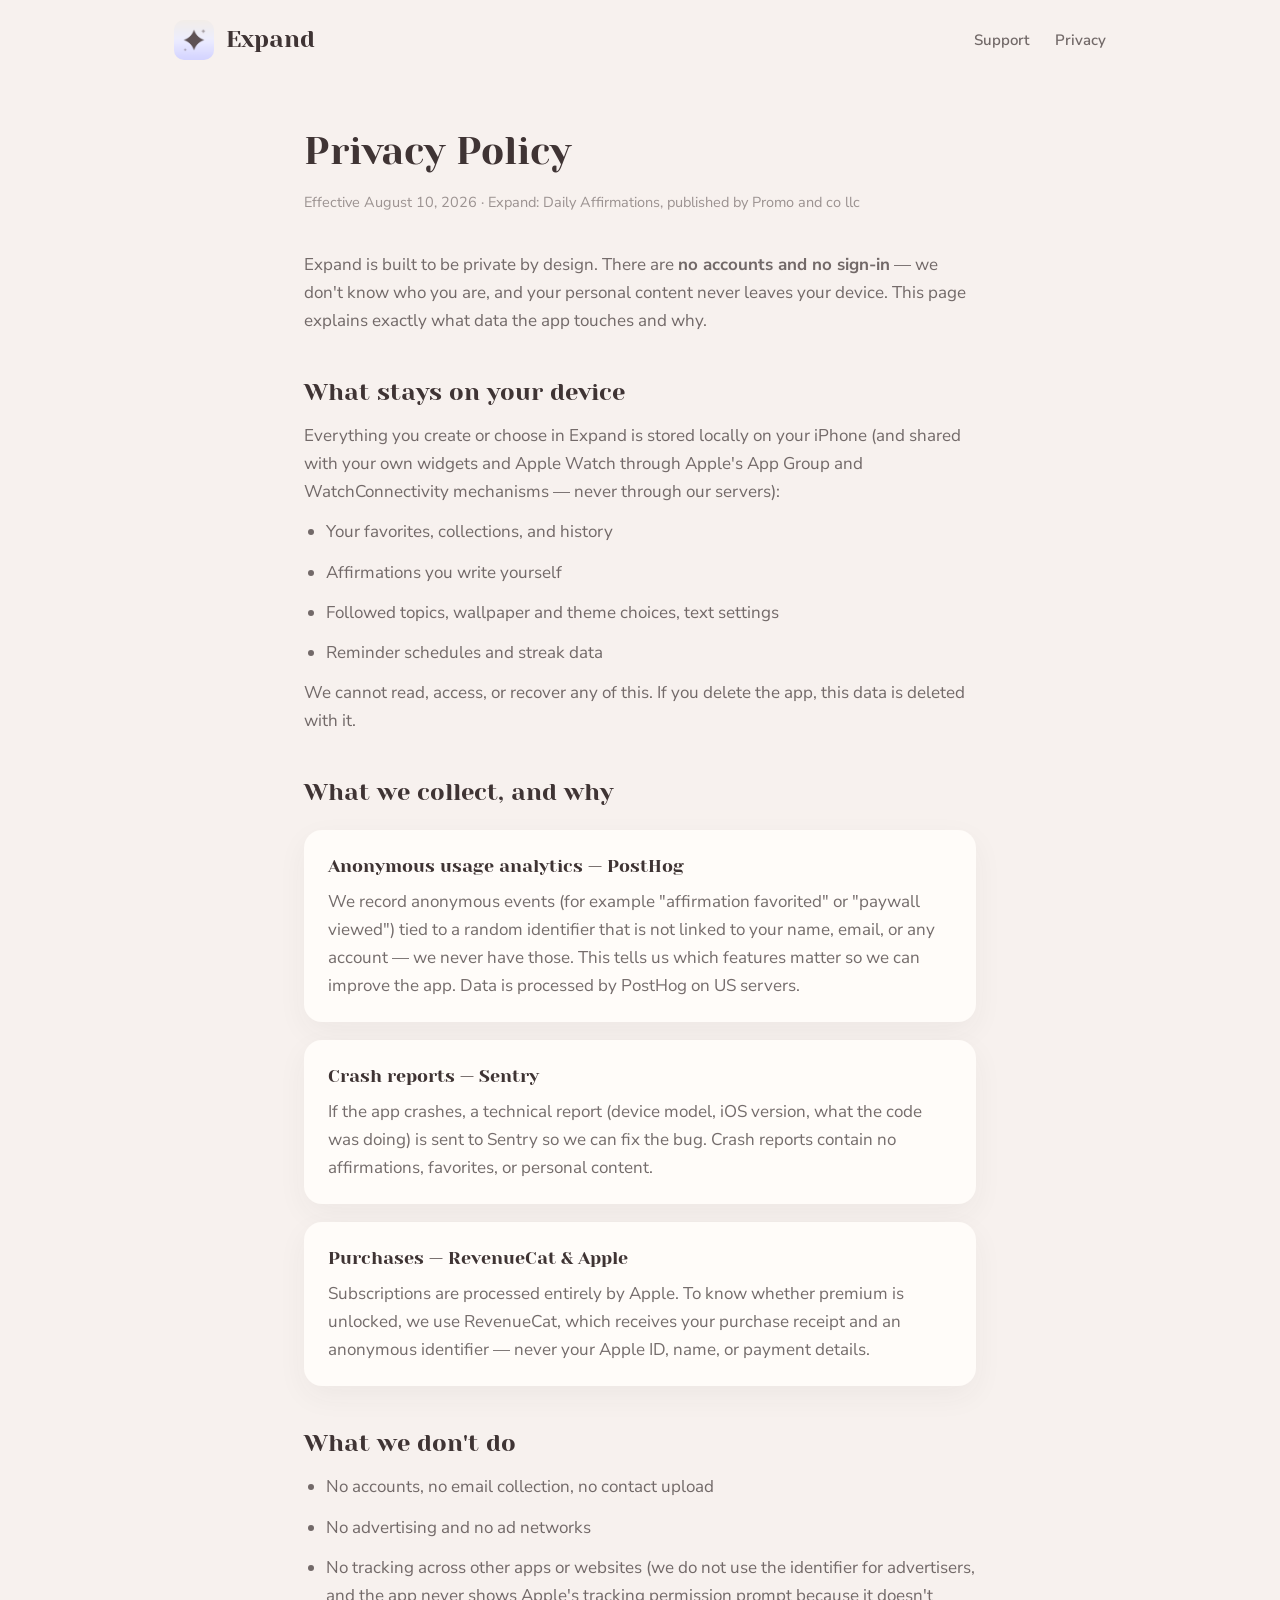
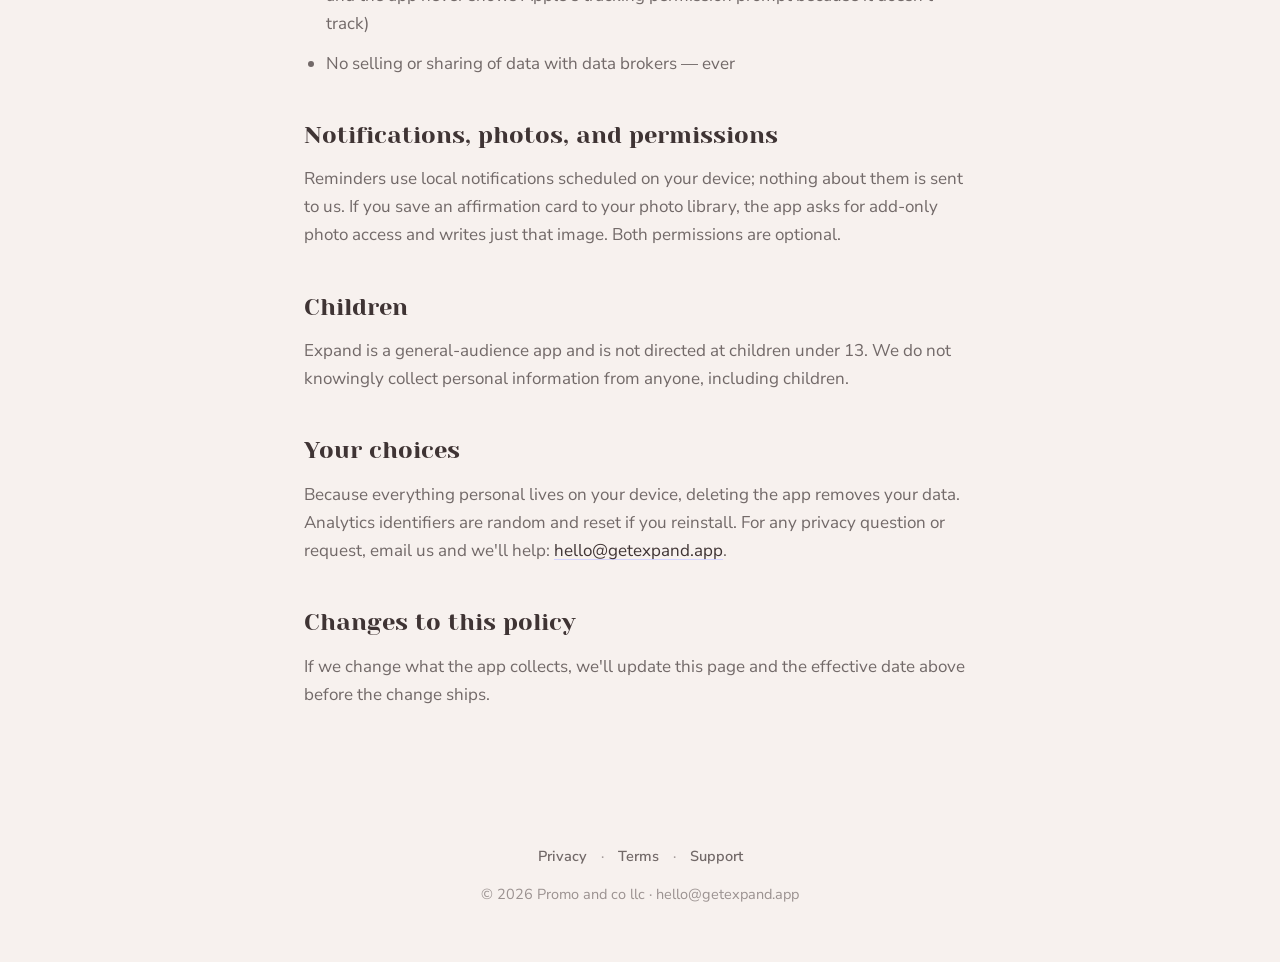
==== privacy.html @ a98d548c "Expand site v1: landing, privacy, support, terms Co-Authored-By: Claude Fable 5 <noreply@anthropic.c" ====
<!DOCTYPE html>
<html lang="en">
<head>
<meta charset="utf-8">
<meta name="viewport" content="width=device-width, initial-scale=1">
<title>Privacy Policy — Expand</title>
<meta name="description" content="Privacy policy for Expand: Daily Affirmations.">
<link rel="icon" type="image/png" href="/assets/favicon.png">
<link rel="preconnect" href="https://fonts.googleapis.com">
<link rel="preconnect" href="https://fonts.gstatic.com" crossorigin>
<link href="https://fonts.googleapis.com/css2?family=Nunito+Sans:wght@400;600;700&family=Yeseva+One&display=swap" rel="stylesheet">
<link rel="stylesheet" href="/style.css">
</head>
<body>

<header>
  <div class="wrap">
    <a class="brand" href="/"><img src="/assets/icon.png" alt="Expand app icon">Expand</a>
    <nav>
      <a href="/support">Support</a>
      <a href="/privacy">Privacy</a>
    </nav>
  </div>
</header>

<main class="prose">
  <h1>Privacy Policy</h1>
  <p class="updated">Effective August 10, 2026 · Expand: Daily Affirmations, published by Promo and co llc</p>

  <p>Expand is built to be private by design. There are <strong>no accounts and no sign-in</strong> — we don't know who you are, and your personal content never leaves your device. This page explains exactly what data the app touches and why.</p>

  <h2>What stays on your device</h2>
  <p>Everything you create or choose in Expand is stored locally on your iPhone (and shared with your own widgets and Apple Watch through Apple's App Group and WatchConnectivity mechanisms — never through our servers):</p>
  <ul>
    <li>Your favorites, collections, and history</li>
    <li>Affirmations you write yourself</li>
    <li>Followed topics, wallpaper and theme choices, text settings</li>
    <li>Reminder schedules and streak data</li>
  </ul>
  <p>We cannot read, access, or recover any of this. If you delete the app, this data is deleted with it.</p>

  <h2>What we collect, and why</h2>

  <div class="card">
    <h3>Anonymous usage analytics — PostHog</h3>
    <p>We record anonymous events (for example "affirmation favorited" or "paywall viewed") tied to a random identifier that is not linked to your name, email, or any account — we never have those. This tells us which features matter so we can improve the app. Data is processed by PostHog on US servers.</p>
  </div>

  <div class="card">
    <h3>Crash reports — Sentry</h3>
    <p>If the app crashes, a technical report (device model, iOS version, what the code was doing) is sent to Sentry so we can fix the bug. Crash reports contain no affirmations, favorites, or personal content.</p>
  </div>

  <div class="card">
    <h3>Purchases — RevenueCat &amp; Apple</h3>
    <p>Subscriptions are processed entirely by Apple. To know whether premium is unlocked, we use RevenueCat, which receives your purchase receipt and an anonymous identifier — never your Apple ID, name, or payment details.</p>
  </div>

  <h2>What we don't do</h2>
  <ul>
    <li>No accounts, no email collection, no contact upload</li>
    <li>No advertising and no ad networks</li>
    <li>No tracking across other apps or websites (we do not use the identifier for advertisers, and the app never shows Apple's tracking permission prompt because it doesn't track)</li>
    <li>No selling or sharing of data with data brokers — ever</li>
  </ul>

  <h2>Notifications, photos, and permissions</h2>
  <p>Reminders use local notifications scheduled on your device; nothing about them is sent to us. If you save an affirmation card to your photo library, the app asks for add-only photo access and writes just that image. Both permissions are optional.</p>

  <h2>Children</h2>
  <p>Expand is a general-audience app and is not directed at children under 13. We do not knowingly collect personal information from anyone, including children.</p>

  <h2>Your choices</h2>
  <p>Because everything personal lives on your device, deleting the app removes your data. Analytics identifiers are random and reset if you reinstall. For any privacy question or request, email us and we'll help: <a href="mailto:hello@getexpand.app">hello@getexpand.app</a>.</p>

  <h2>Changes to this policy</h2>
  <p>If we change what the app collects, we'll update this page and the effective date above before the change ships.</p>
</main>

<footer>
  <a href="/privacy">Privacy</a> · <a href="/terms">Terms</a> · <a href="/support">Support</a>
  <div class="copy">© 2026 Promo and co llc · hello@getexpand.app</div>
</footer>

</body>
</html>
---- style.css ----
/* Expand — getexpand.app · brand tokens mirrored from the iOS design system */
:root {
  --bg: #F7F1EE;
  --surface: #FFFCF9;
  --ink: #3F3434;
  --ink-soft: rgba(63, 52, 52, 0.72);
  --ink-faint: rgba(63, 52, 52, 0.5);
  --lavender: #D3D3FF;
  --lavender-light: #ECECFF;
  --radius: 24px;
}

* { margin: 0; padding: 0; box-sizing: border-box; }

body {
  background: var(--bg);
  color: var(--ink);
  font-family: "Nunito Sans", -apple-system, "Segoe UI", sans-serif;
  font-size: 17px;
  line-height: 1.65;
  -webkit-font-smoothing: antialiased;
}

h1, h2, h3, .brand { font-family: "Yeseva One", Georgia, serif; font-weight: 400; }

.wrap { max-width: 980px; margin: 0 auto; padding: 0 24px; }

/* Header */
header {
  padding: 20px 0;
}
header .wrap { display: flex; align-items: center; justify-content: space-between; }
.brand { display: flex; align-items: center; gap: 12px; font-size: 24px; color: var(--ink); text-decoration: none; }
.brand img { width: 40px; height: 40px; border-radius: 10px; }
nav a {
  color: var(--ink-soft); text-decoration: none; margin-left: 22px; font-size: 15px; font-weight: 600;
}
nav a:hover { color: var(--ink); }

/* Hero */
.hero {
  background: linear-gradient(160deg, #F7E6D8 0%, #F3ECE8 45%, #E6E4FF 100%);
  border-radius: var(--radius);
  margin: 12px auto 0;
  max-width: 980px;
  padding: 72px 32px 64px;
  text-align: center;
}
.hero h1 { font-size: clamp(34px, 6vw, 56px); line-height: 1.15; max-width: 640px; margin: 0 auto 18px; }
.hero p.sub { font-size: 19px; color: var(--ink-soft); max-width: 520px; margin: 0 auto 34px; }
.store-badge {
  display: inline-block; background: var(--ink); color: var(--surface);
  border-radius: 999px; padding: 15px 30px; text-decoration: none;
  font-weight: 700; font-size: 16px;
}
.store-badge span { opacity: 0.75; font-weight: 600; }
.store-note { font-size: 13.5px; color: var(--ink-faint); margin-top: 14px; }

/* Screenshots */
.shots { display: flex; justify-content: center; gap: 26px; padding: 64px 0 8px; flex-wrap: wrap; }
.shots figure { width: 250px; }
.shots img {
  width: 100%; border-radius: 32px; display: block;
  box-shadow: 0 24px 60px rgba(63, 52, 52, 0.16);
}
.shots figcaption { text-align: center; font-size: 14px; color: var(--ink-faint); padding-top: 14px; font-weight: 600; }

/* Features */
.features { display: grid; grid-template-columns: repeat(auto-fit, minmax(210px, 1fr)); gap: 18px; padding: 56px 0; }
.feature {
  background: var(--surface); border-radius: 20px; padding: 26px 22px;
  box-shadow: 0 10px 30px rgba(63, 52, 52, 0.05);
}
.feature .dot {
  width: 40px; height: 40px; border-radius: 999px; background: var(--lavender-light);
  display: flex; align-items: center; justify-content: center; font-size: 18px; margin-bottom: 14px;
}
.feature h3 { font-size: 19px; margin-bottom: 6px; }
.feature p { font-size: 15px; color: var(--ink-soft); }

/* Prose pages (privacy / support / terms) */
.prose { max-width: 720px; margin: 0 auto; padding: 40px 24px 80px; }
.prose h1 { font-size: 38px; margin-bottom: 8px; }
.prose .updated { color: var(--ink-faint); font-size: 14.5px; margin-bottom: 36px; }
.prose h2 { font-size: 24px; margin: 38px 0 10px; }
.prose p, .prose li { color: var(--ink-soft); margin-bottom: 12px; }
.prose ul { padding-left: 22px; margin-bottom: 12px; }
.prose a { color: var(--ink); text-decoration: underline; text-decoration-color: var(--lavender); text-underline-offset: 3px; }
.prose .card {
  background: var(--surface); border-radius: 18px; padding: 22px 24px; margin: 18px 0;
  box-shadow: 0 10px 30px rgba(63, 52, 52, 0.05);
}
.prose .card h3 { font-size: 18px; margin-bottom: 6px; }
.prose .card p { margin-bottom: 0; }

/* Footer */
footer { padding: 44px 0 56px; text-align: center; color: var(--ink-faint); font-size: 14.5px; }
footer a { color: var(--ink-soft); text-decoration: none; margin: 0 10px; font-weight: 600; }
footer a:hover { color: var(--ink); }
footer .copy { margin-top: 14px; }

@media (max-width: 640px) {
  .hero { padding: 52px 22px 46px; border-radius: 0; margin-top: 0; }
  nav a { margin-left: 14px; font-size: 14px; }
}
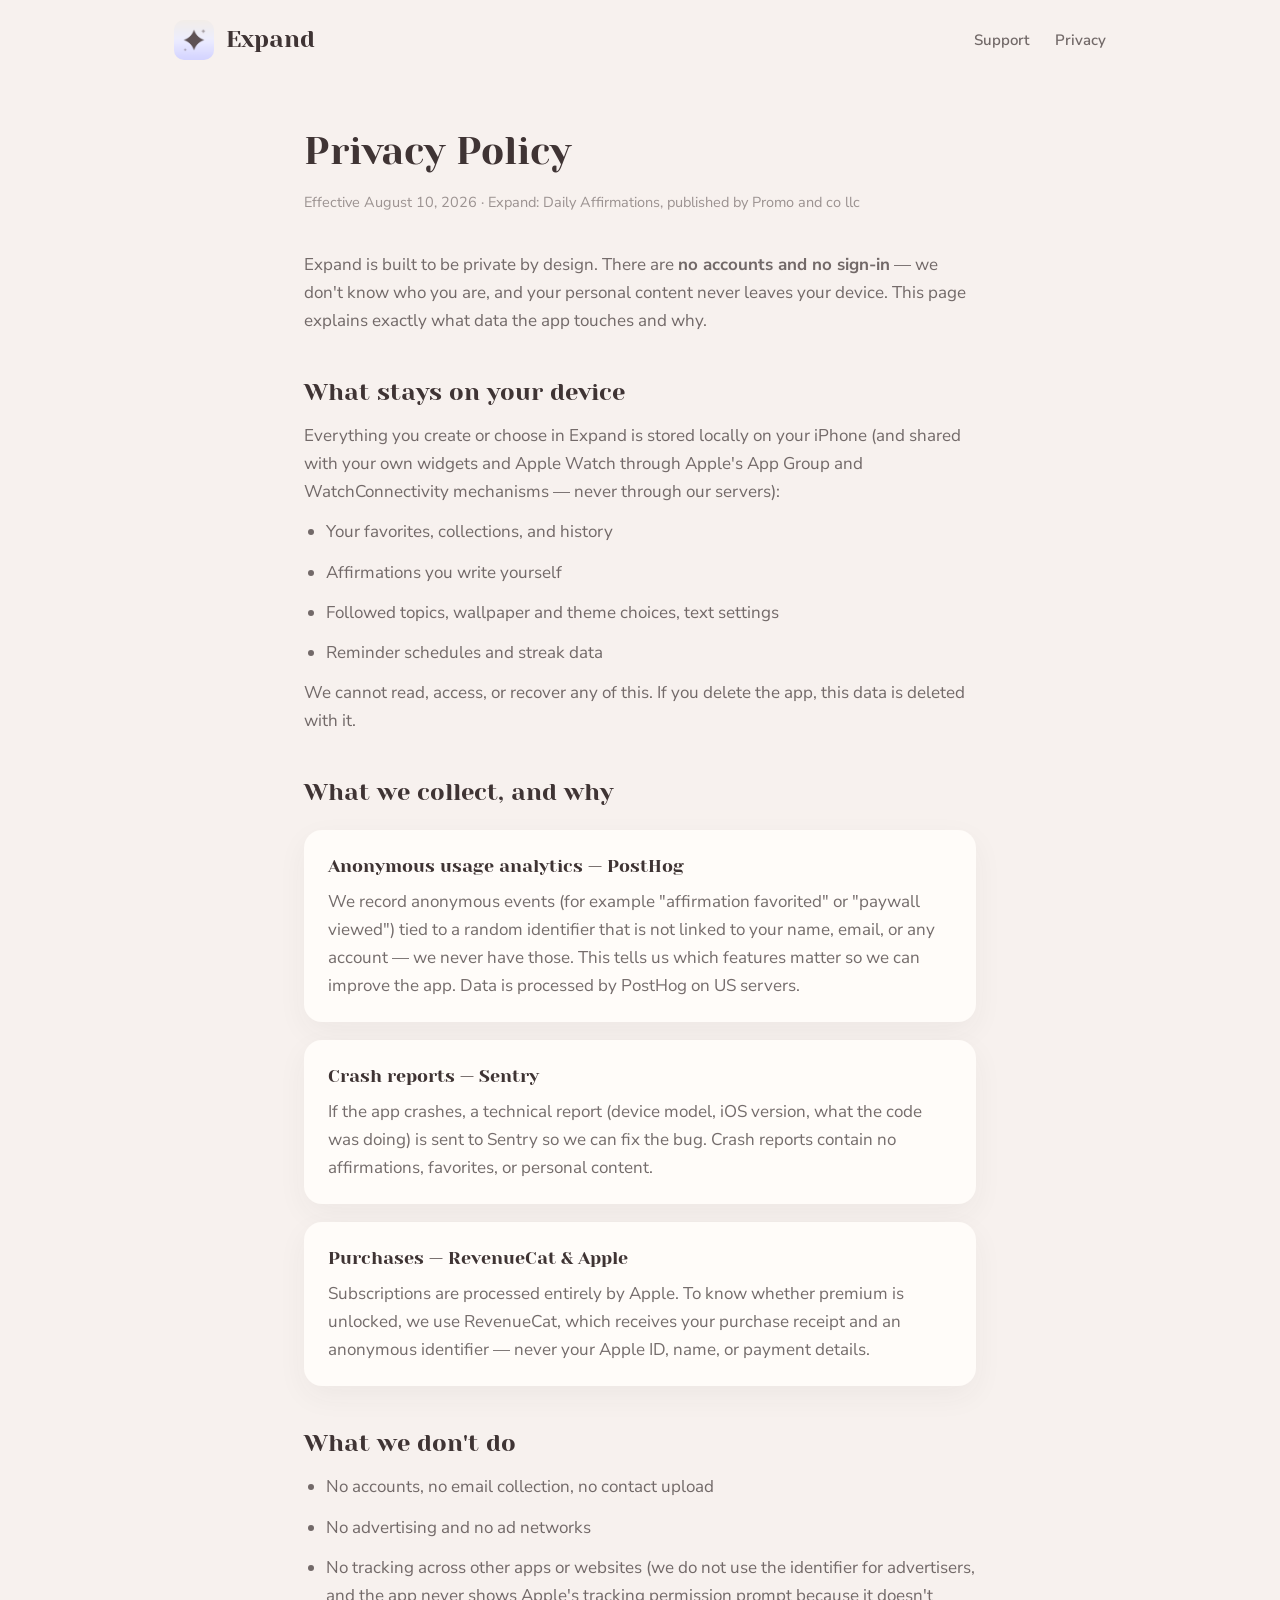
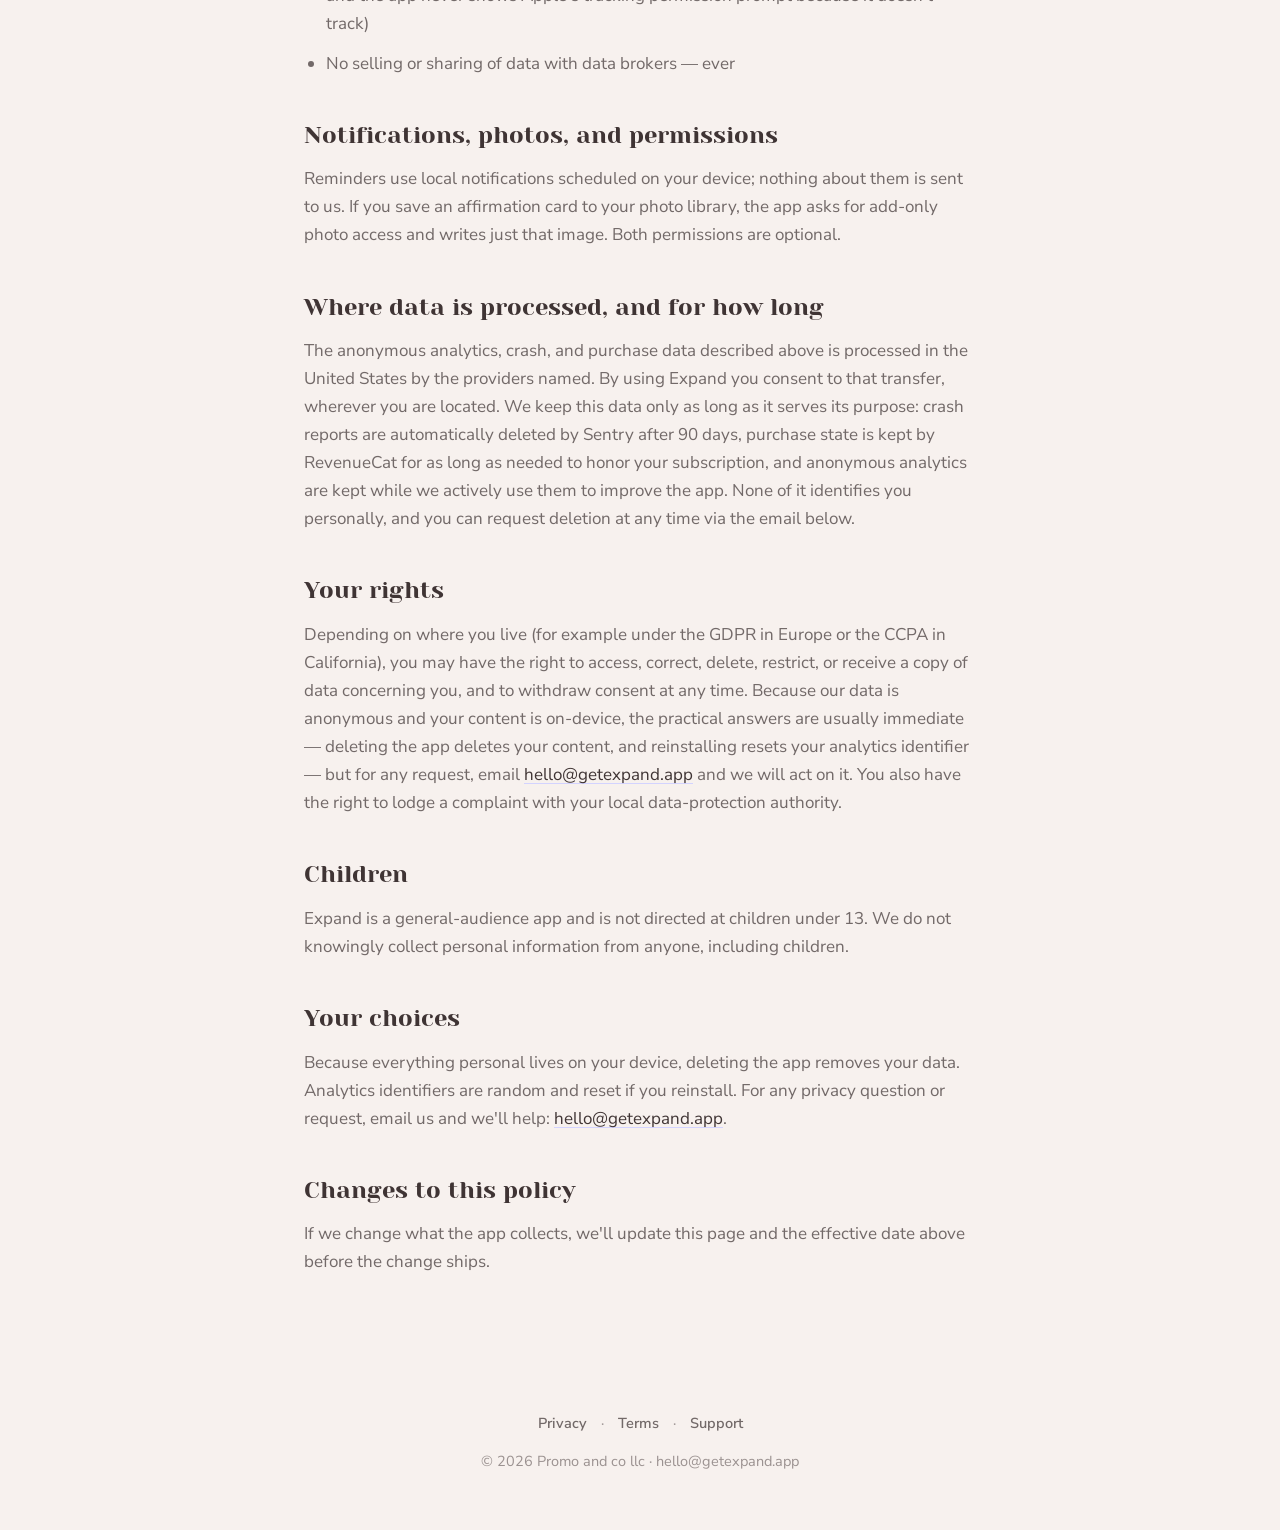
==== commit e3866597: "Privacy: retention, international transfer, and user-rights sections Parity pass against competitor " ====
--- a/privacy.html
+++ b/privacy.html
@@ -67,6 +67,12 @@
   <h2>Notifications, photos, and permissions</h2>
   <p>Reminders use local notifications scheduled on your device; nothing about them is sent to us. If you save an affirmation card to your photo library, the app asks for add-only photo access and writes just that image. Both permissions are optional.</p>
 
+  <h2>Where data is processed, and for how long</h2>
+  <p>The anonymous analytics, crash, and purchase data described above is processed in the United States by the providers named. By using Expand you consent to that transfer, wherever you are located. We keep this data only as long as it serves its purpose: crash reports are automatically deleted by Sentry after 90 days, purchase state is kept by RevenueCat for as long as needed to honor your subscription, and anonymous analytics are kept while we actively use them to improve the app. None of it identifies you personally, and you can request deletion at any time via the email below.</p>
+
+  <h2>Your rights</h2>
+  <p>Depending on where you live (for example under the GDPR in Europe or the CCPA in California), you may have the right to access, correct, delete, restrict, or receive a copy of data concerning you, and to withdraw consent at any time. Because our data is anonymous and your content is on-device, the practical answers are usually immediate — deleting the app deletes your content, and reinstalling resets your analytics identifier — but for any request, email <a href="mailto:hello@getexpand.app">hello@getexpand.app</a> and we will act on it. You also have the right to lodge a complaint with your local data-protection authority.</p>
+
   <h2>Children</h2>
   <p>Expand is a general-audience app and is not directed at children under 13. We do not knowingly collect personal information from anyone, including children.</p>
 
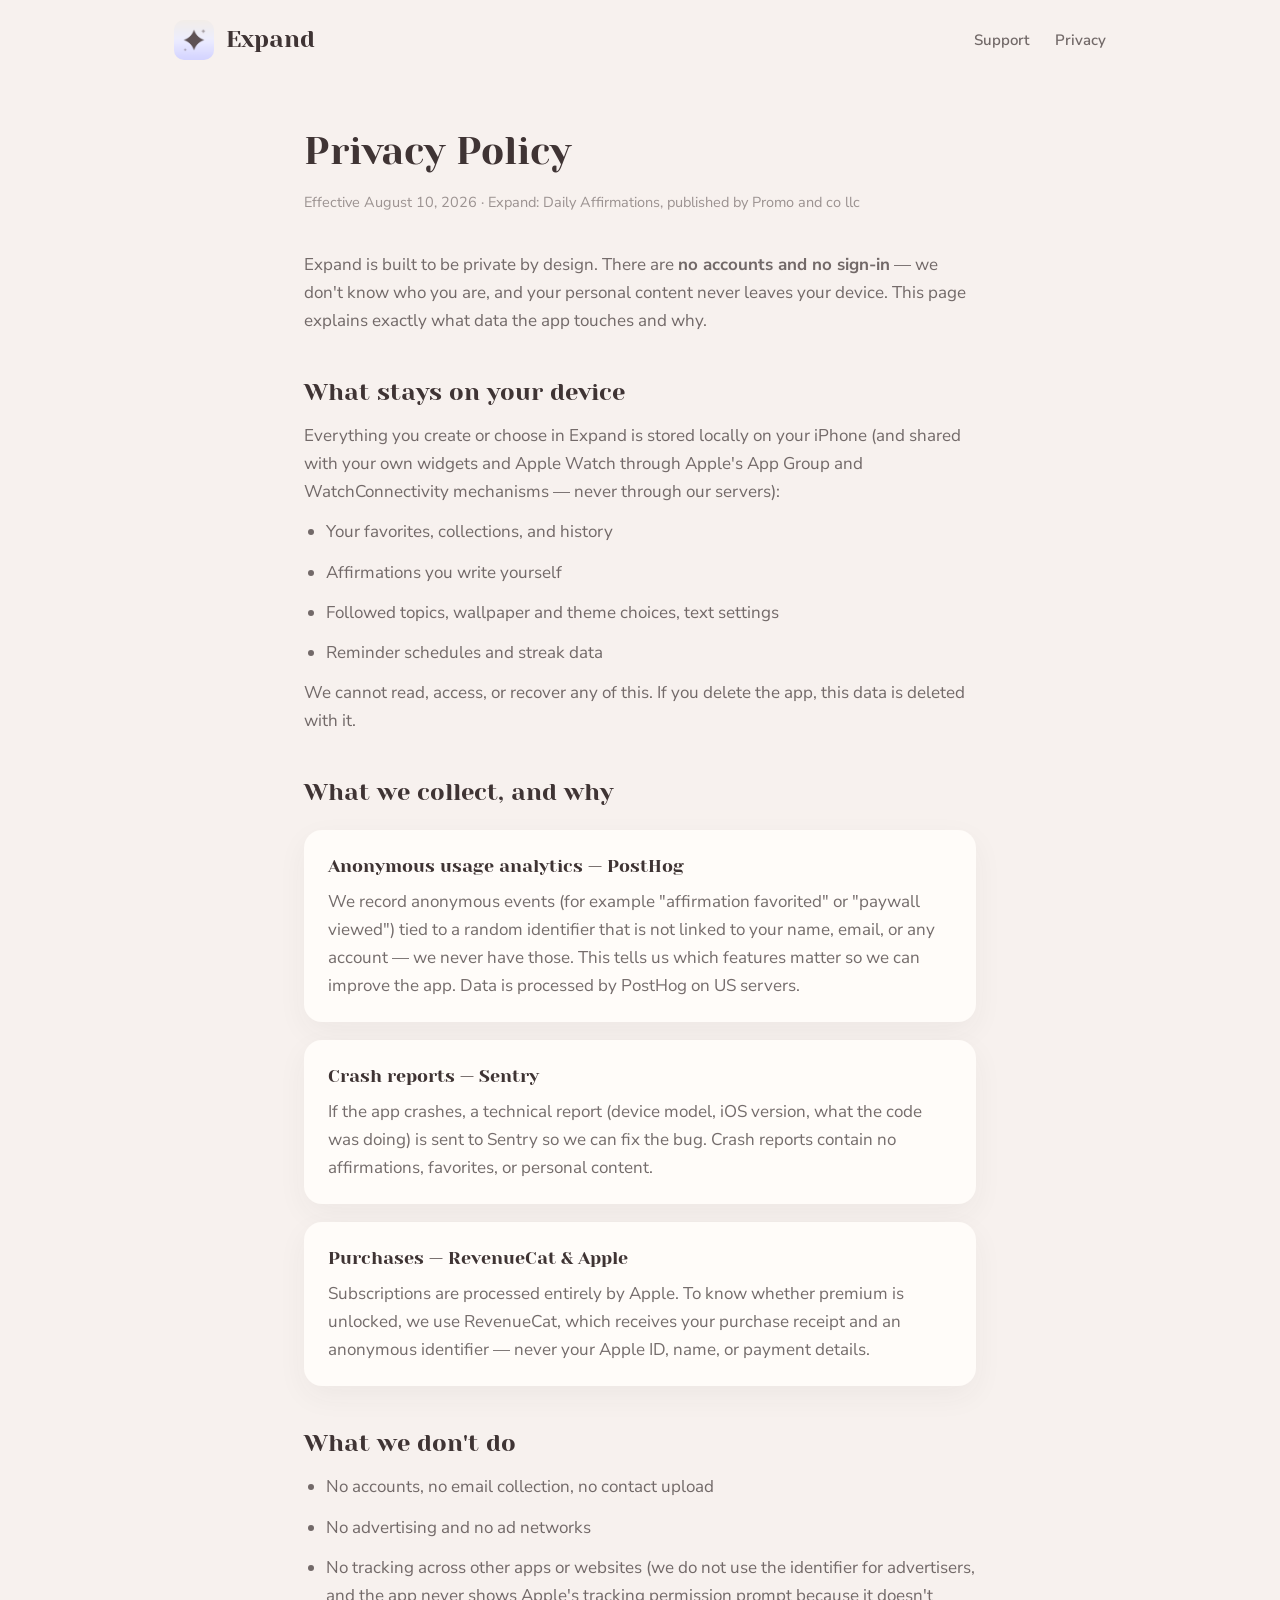
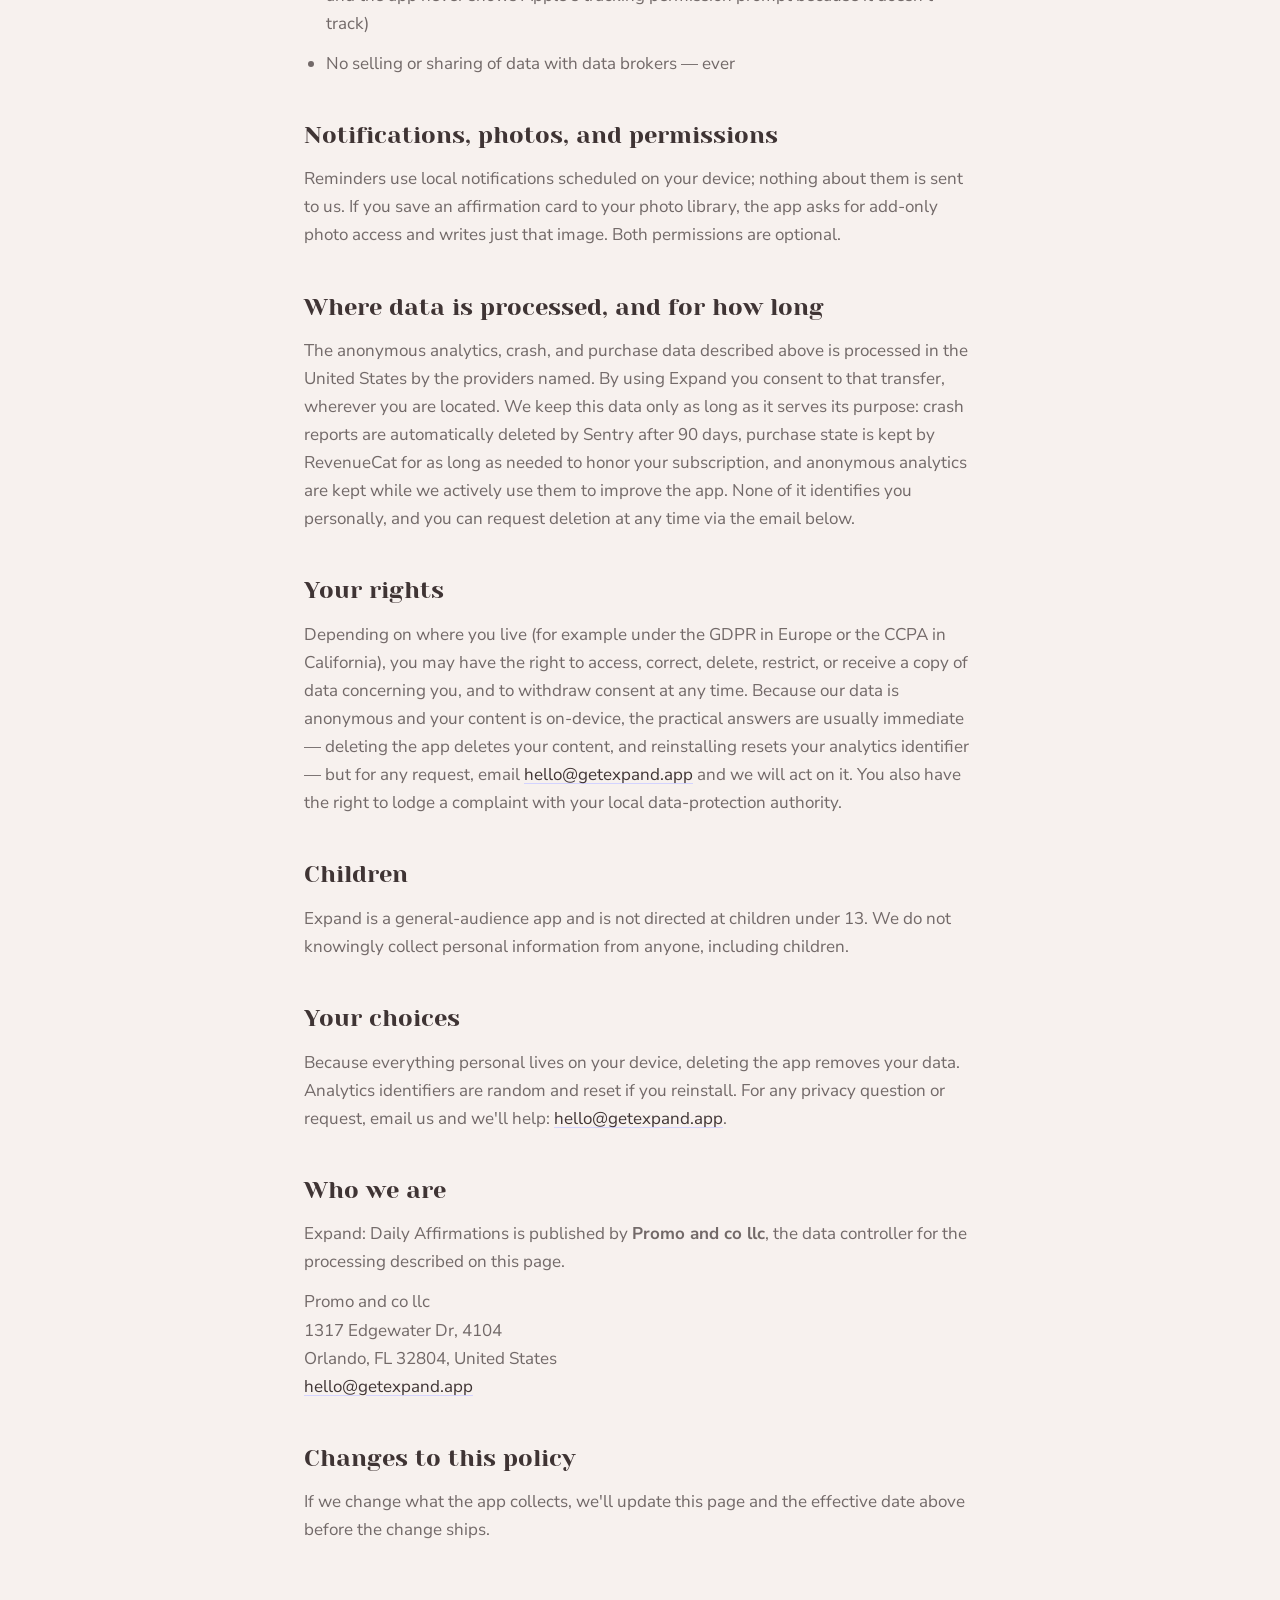
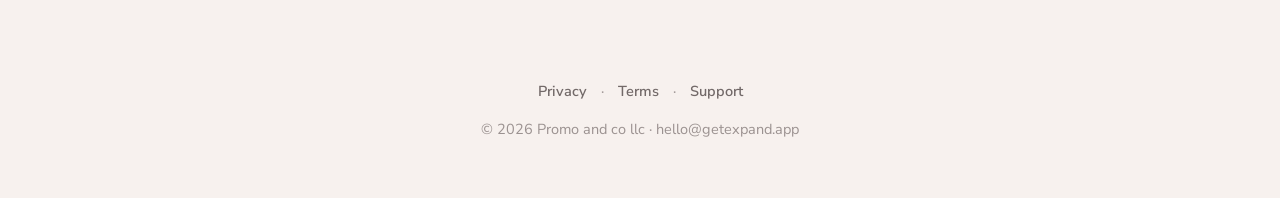
==== commit 0ab7de81: "Company identification (Promo and co llc, Orlando FL) + governing law Co-Authored-By: Claude Fable 5" ====
--- a/privacy.html
+++ b/privacy.html
@@ -79,6 +79,10 @@
   <h2>Your choices</h2>
   <p>Because everything personal lives on your device, deleting the app removes your data. Analytics identifiers are random and reset if you reinstall. For any privacy question or request, email us and we'll help: <a href="mailto:hello@getexpand.app">hello@getexpand.app</a>.</p>
 
+  <h2>Who we are</h2>
+  <p>Expand: Daily Affirmations is published by <strong>Promo and co llc</strong>, the data controller for the processing described on this page.</p>
+  <p>Promo and co llc<br>1317 Edgewater Dr, 4104<br>Orlando, FL 32804, United States<br><a href="mailto:hello@getexpand.app">hello@getexpand.app</a></p>
+
   <h2>Changes to this policy</h2>
   <p>If we change what the app collects, we'll update this page and the effective date above before the change ships.</p>
 </main>
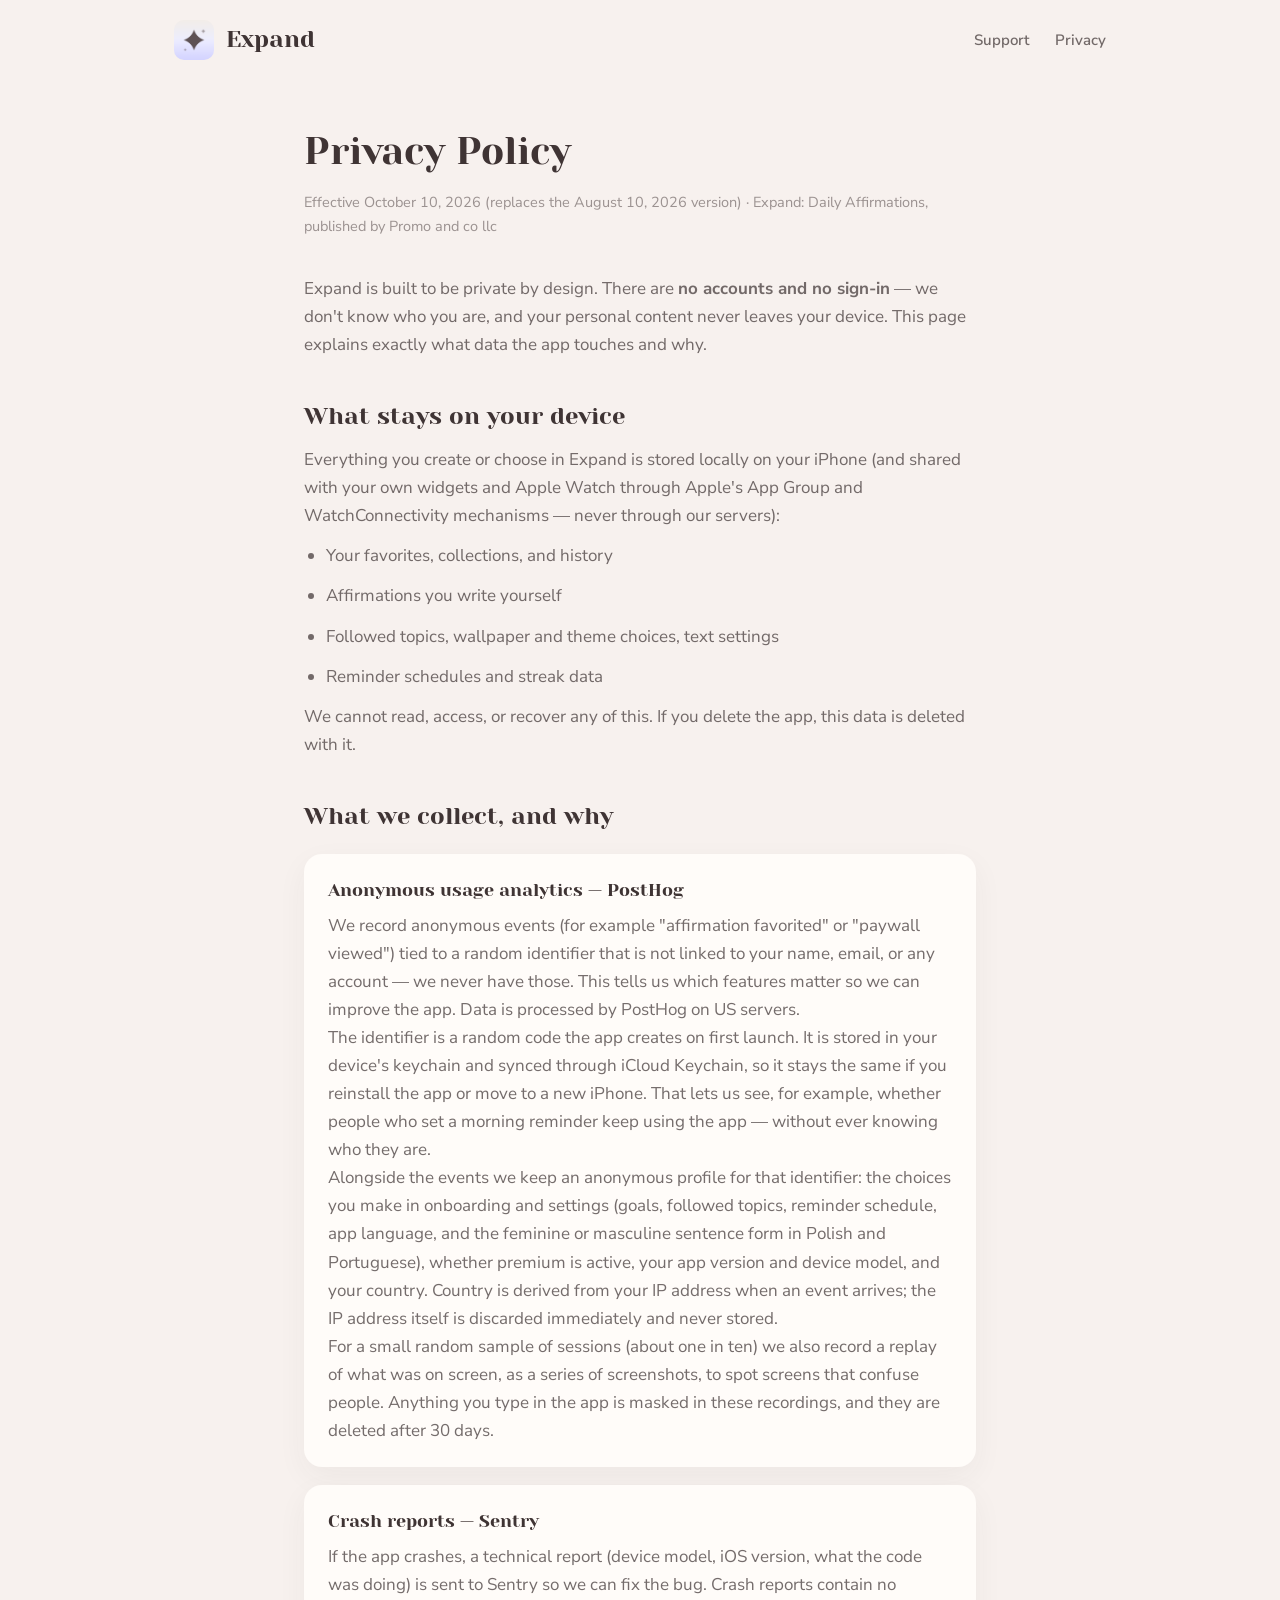
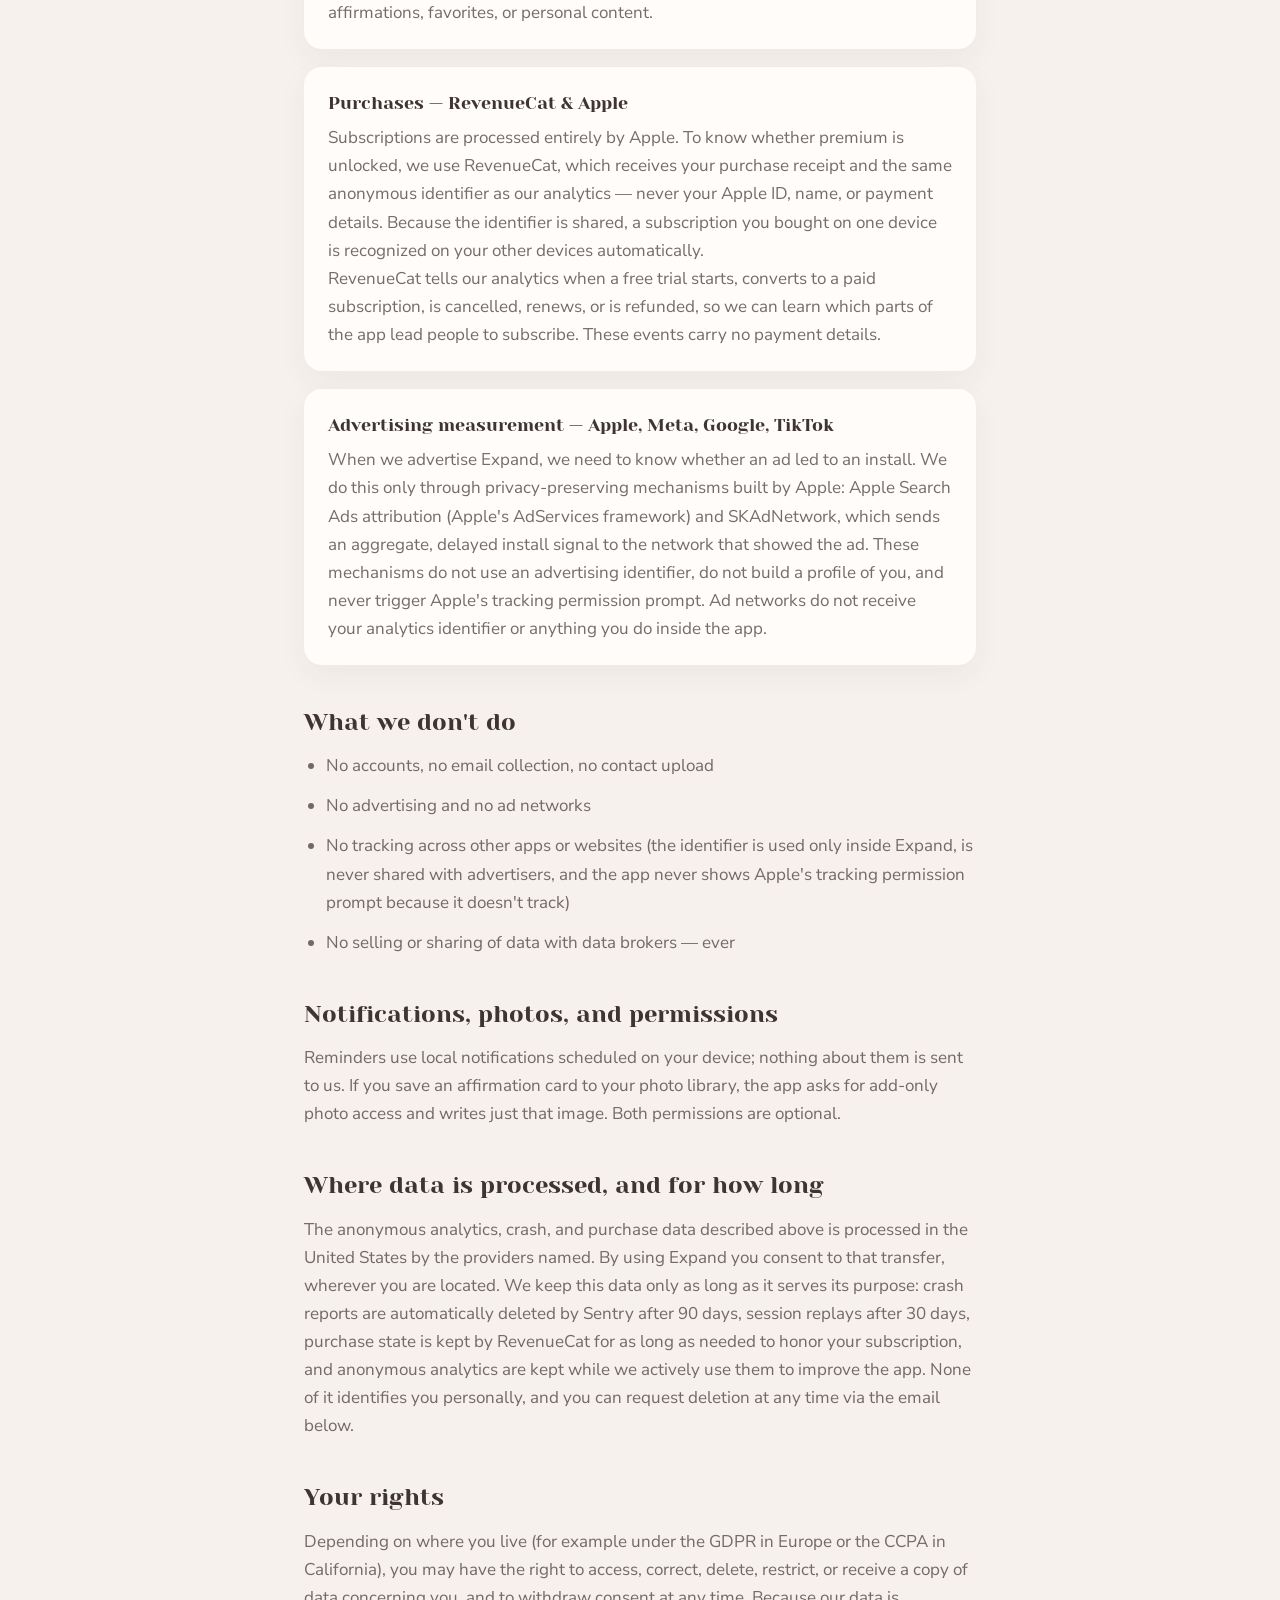
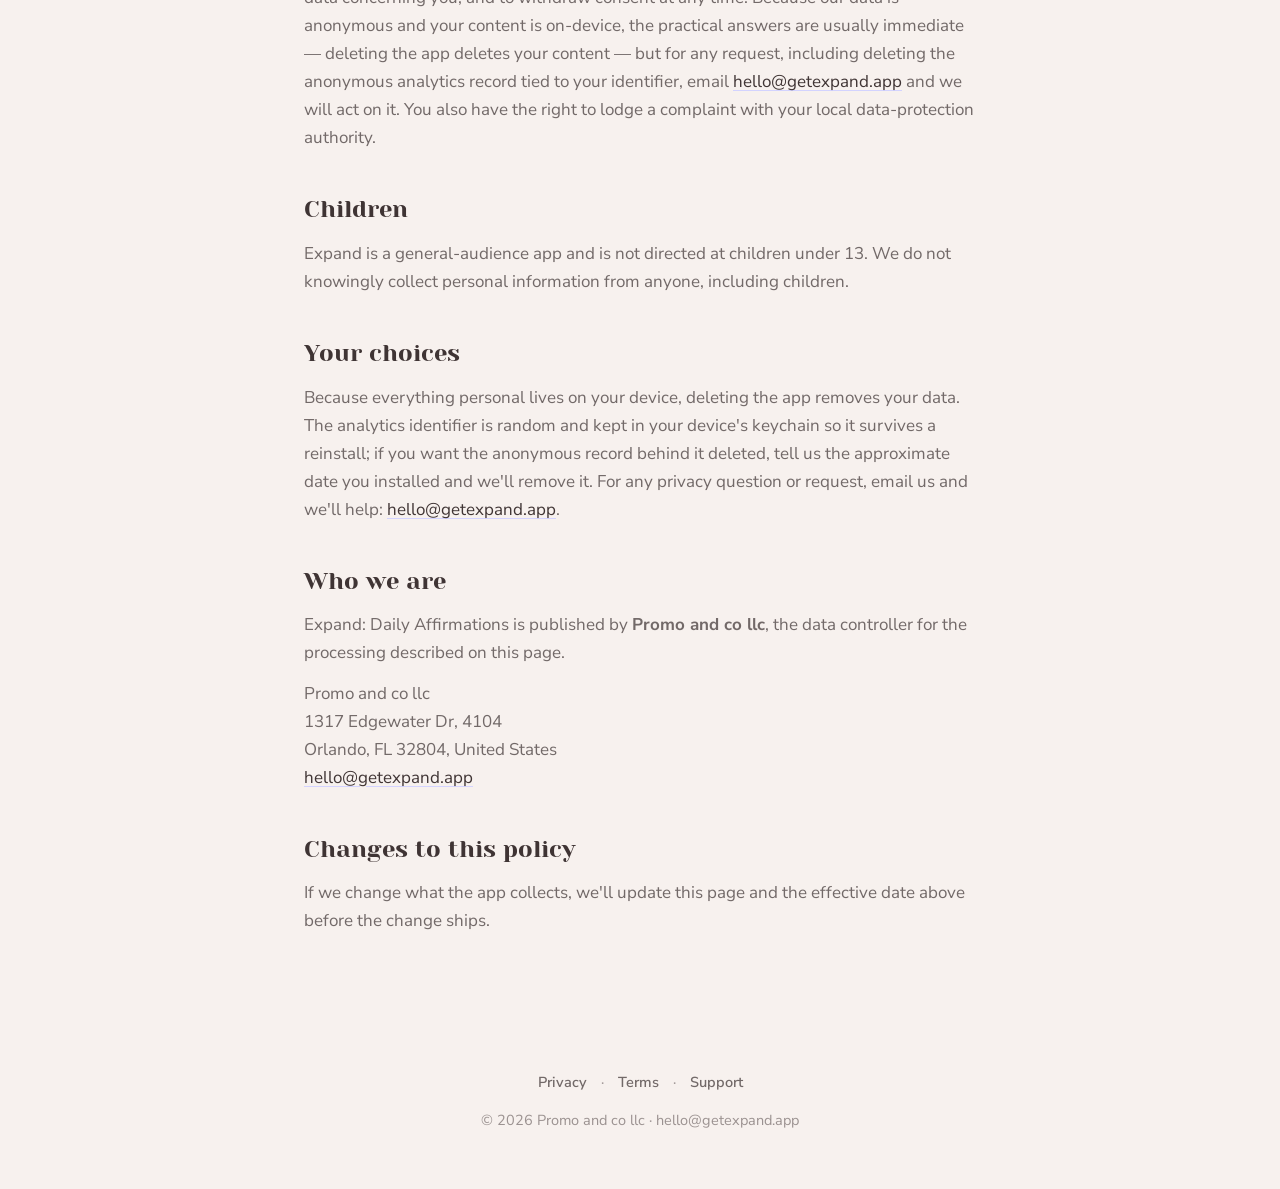
==== commit 324c4fce: "Privacy: 1.0.1 data model — keychain-synced anonymous id, profile properties, country from IP, sampl" ====
--- a/privacy.html
+++ b/privacy.html
@@ -25,7 +25,7 @@
 
 <main class="prose">
   <h1>Privacy Policy</h1>
-  <p class="updated">Effective August 10, 2026 · Expand: Daily Affirmations, published by Promo and co llc</p>
+  <p class="updated">Effective October 10, 2026 (replaces the August 10, 2026 version) · Expand: Daily Affirmations, published by Promo and co llc</p>
 
   <p>Expand is built to be private by design. There are <strong>no accounts and no sign-in</strong> — we don't know who you are, and your personal content never leaves your device. This page explains exactly what data the app touches and why.</p>
 
@@ -44,6 +44,9 @@
   <div class="card">
     <h3>Anonymous usage analytics — PostHog</h3>
     <p>We record anonymous events (for example "affirmation favorited" or "paywall viewed") tied to a random identifier that is not linked to your name, email, or any account — we never have those. This tells us which features matter so we can improve the app. Data is processed by PostHog on US servers.</p>
+    <p>The identifier is a random code the app creates on first launch. It is stored in your device's keychain and synced through iCloud Keychain, so it stays the same if you reinstall the app or move to a new iPhone. That lets us see, for example, whether people who set a morning reminder keep using the app — without ever knowing who they are.</p>
+    <p>Alongside the events we keep an anonymous profile for that identifier: the choices you make in onboarding and settings (goals, followed topics, reminder schedule, app language, and the feminine or masculine sentence form in Polish and Portuguese), whether premium is active, your app version and device model, and your country. Country is derived from your IP address when an event arrives; the IP address itself is discarded immediately and never stored.</p>
+    <p>For a small random sample of sessions (about one in ten) we also record a replay of what was on screen, as a series of screenshots, to spot screens that confuse people. Anything you type in the app is masked in these recordings, and they are deleted after 30 days.</p>
   </div>
 
   <div class="card">
@@ -53,14 +56,20 @@
 
   <div class="card">
     <h3>Purchases — RevenueCat &amp; Apple</h3>
-    <p>Subscriptions are processed entirely by Apple. To know whether premium is unlocked, we use RevenueCat, which receives your purchase receipt and an anonymous identifier — never your Apple ID, name, or payment details.</p>
+    <p>Subscriptions are processed entirely by Apple. To know whether premium is unlocked, we use RevenueCat, which receives your purchase receipt and the same anonymous identifier as our analytics — never your Apple ID, name, or payment details. Because the identifier is shared, a subscription you bought on one device is recognized on your other devices automatically.</p>
+    <p>RevenueCat tells our analytics when a free trial starts, converts to a paid subscription, is cancelled, renews, or is refunded, so we can learn which parts of the app lead people to subscribe. These events carry no payment details.</p>
+  </div>
+
+  <div class="card">
+    <h3>Advertising measurement — Apple, Meta, Google, TikTok</h3>
+    <p>When we advertise Expand, we need to know whether an ad led to an install. We do this only through privacy-preserving mechanisms built by Apple: Apple Search Ads attribution (Apple's AdServices framework) and SKAdNetwork, which sends an aggregate, delayed install signal to the network that showed the ad. These mechanisms do not use an advertising identifier, do not build a profile of you, and never trigger Apple's tracking permission prompt. Ad networks do not receive your analytics identifier or anything you do inside the app.</p>
   </div>
 
   <h2>What we don't do</h2>
   <ul>
     <li>No accounts, no email collection, no contact upload</li>
     <li>No advertising and no ad networks</li>
-    <li>No tracking across other apps or websites (we do not use the identifier for advertisers, and the app never shows Apple's tracking permission prompt because it doesn't track)</li>
+    <li>No tracking across other apps or websites (the identifier is used only inside Expand, is never shared with advertisers, and the app never shows Apple's tracking permission prompt because it doesn't track)</li>
     <li>No selling or sharing of data with data brokers — ever</li>
   </ul>
 
@@ -68,16 +77,16 @@
   <p>Reminders use local notifications scheduled on your device; nothing about them is sent to us. If you save an affirmation card to your photo library, the app asks for add-only photo access and writes just that image. Both permissions are optional.</p>
 
   <h2>Where data is processed, and for how long</h2>
-  <p>The anonymous analytics, crash, and purchase data described above is processed in the United States by the providers named. By using Expand you consent to that transfer, wherever you are located. We keep this data only as long as it serves its purpose: crash reports are automatically deleted by Sentry after 90 days, purchase state is kept by RevenueCat for as long as needed to honor your subscription, and anonymous analytics are kept while we actively use them to improve the app. None of it identifies you personally, and you can request deletion at any time via the email below.</p>
+  <p>The anonymous analytics, crash, and purchase data described above is processed in the United States by the providers named. By using Expand you consent to that transfer, wherever you are located. We keep this data only as long as it serves its purpose: crash reports are automatically deleted by Sentry after 90 days, session replays after 30 days, purchase state is kept by RevenueCat for as long as needed to honor your subscription, and anonymous analytics are kept while we actively use them to improve the app. None of it identifies you personally, and you can request deletion at any time via the email below.</p>
 
   <h2>Your rights</h2>
-  <p>Depending on where you live (for example under the GDPR in Europe or the CCPA in California), you may have the right to access, correct, delete, restrict, or receive a copy of data concerning you, and to withdraw consent at any time. Because our data is anonymous and your content is on-device, the practical answers are usually immediate — deleting the app deletes your content, and reinstalling resets your analytics identifier — but for any request, email <a href="mailto:hello@getexpand.app">hello@getexpand.app</a> and we will act on it. You also have the right to lodge a complaint with your local data-protection authority.</p>
+  <p>Depending on where you live (for example under the GDPR in Europe or the CCPA in California), you may have the right to access, correct, delete, restrict, or receive a copy of data concerning you, and to withdraw consent at any time. Because our data is anonymous and your content is on-device, the practical answers are usually immediate — deleting the app deletes your content — but for any request, including deleting the anonymous analytics record tied to your identifier, email <a href="mailto:hello@getexpand.app">hello@getexpand.app</a> and we will act on it. You also have the right to lodge a complaint with your local data-protection authority.</p>
 
   <h2>Children</h2>
   <p>Expand is a general-audience app and is not directed at children under 13. We do not knowingly collect personal information from anyone, including children.</p>
 
   <h2>Your choices</h2>
-  <p>Because everything personal lives on your device, deleting the app removes your data. Analytics identifiers are random and reset if you reinstall. For any privacy question or request, email us and we'll help: <a href="mailto:hello@getexpand.app">hello@getexpand.app</a>.</p>
+  <p>Because everything personal lives on your device, deleting the app removes your data. The analytics identifier is random and kept in your device's keychain so it survives a reinstall; if you want the anonymous record behind it deleted, tell us the approximate date you installed and we'll remove it. For any privacy question or request, email us and we'll help: <a href="mailto:hello@getexpand.app">hello@getexpand.app</a>.</p>
 
   <h2>Who we are</h2>
   <p>Expand: Daily Affirmations is published by <strong>Promo and co llc</strong>, the data controller for the processing described on this page.</p>
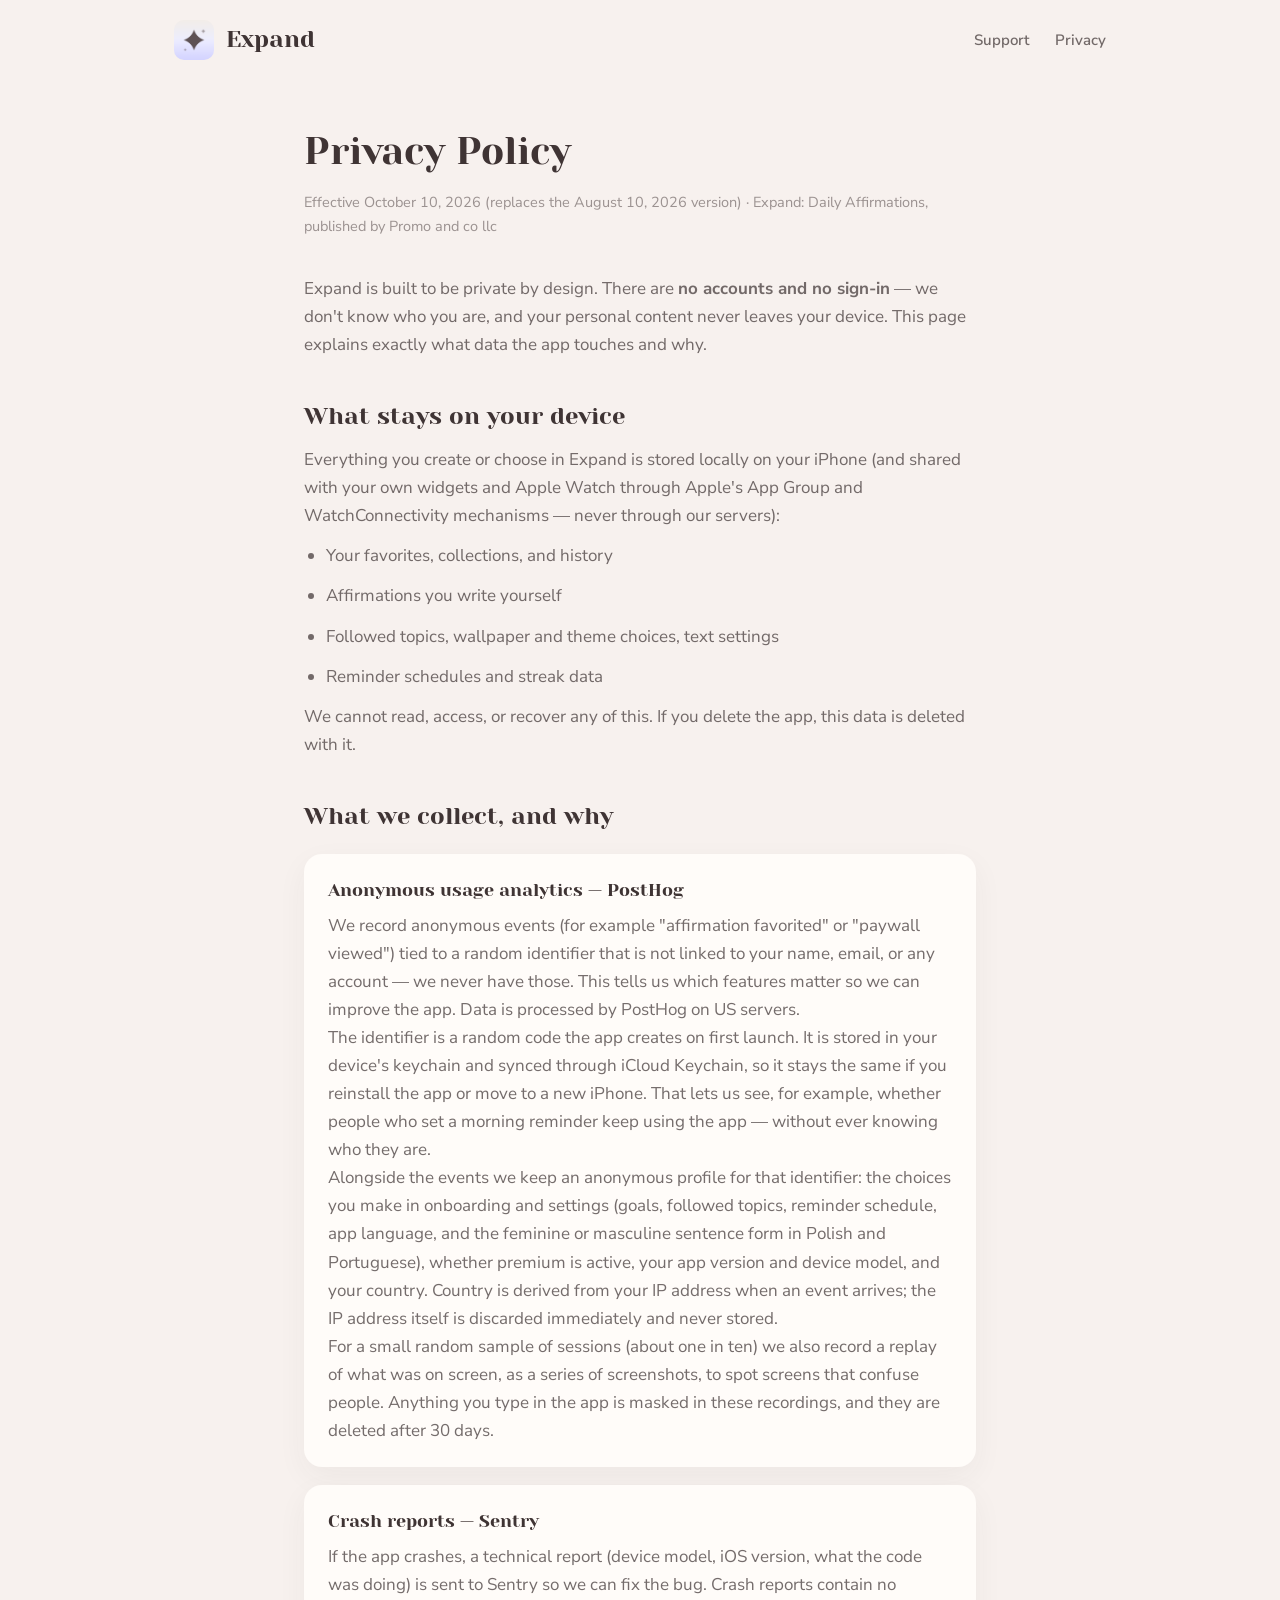
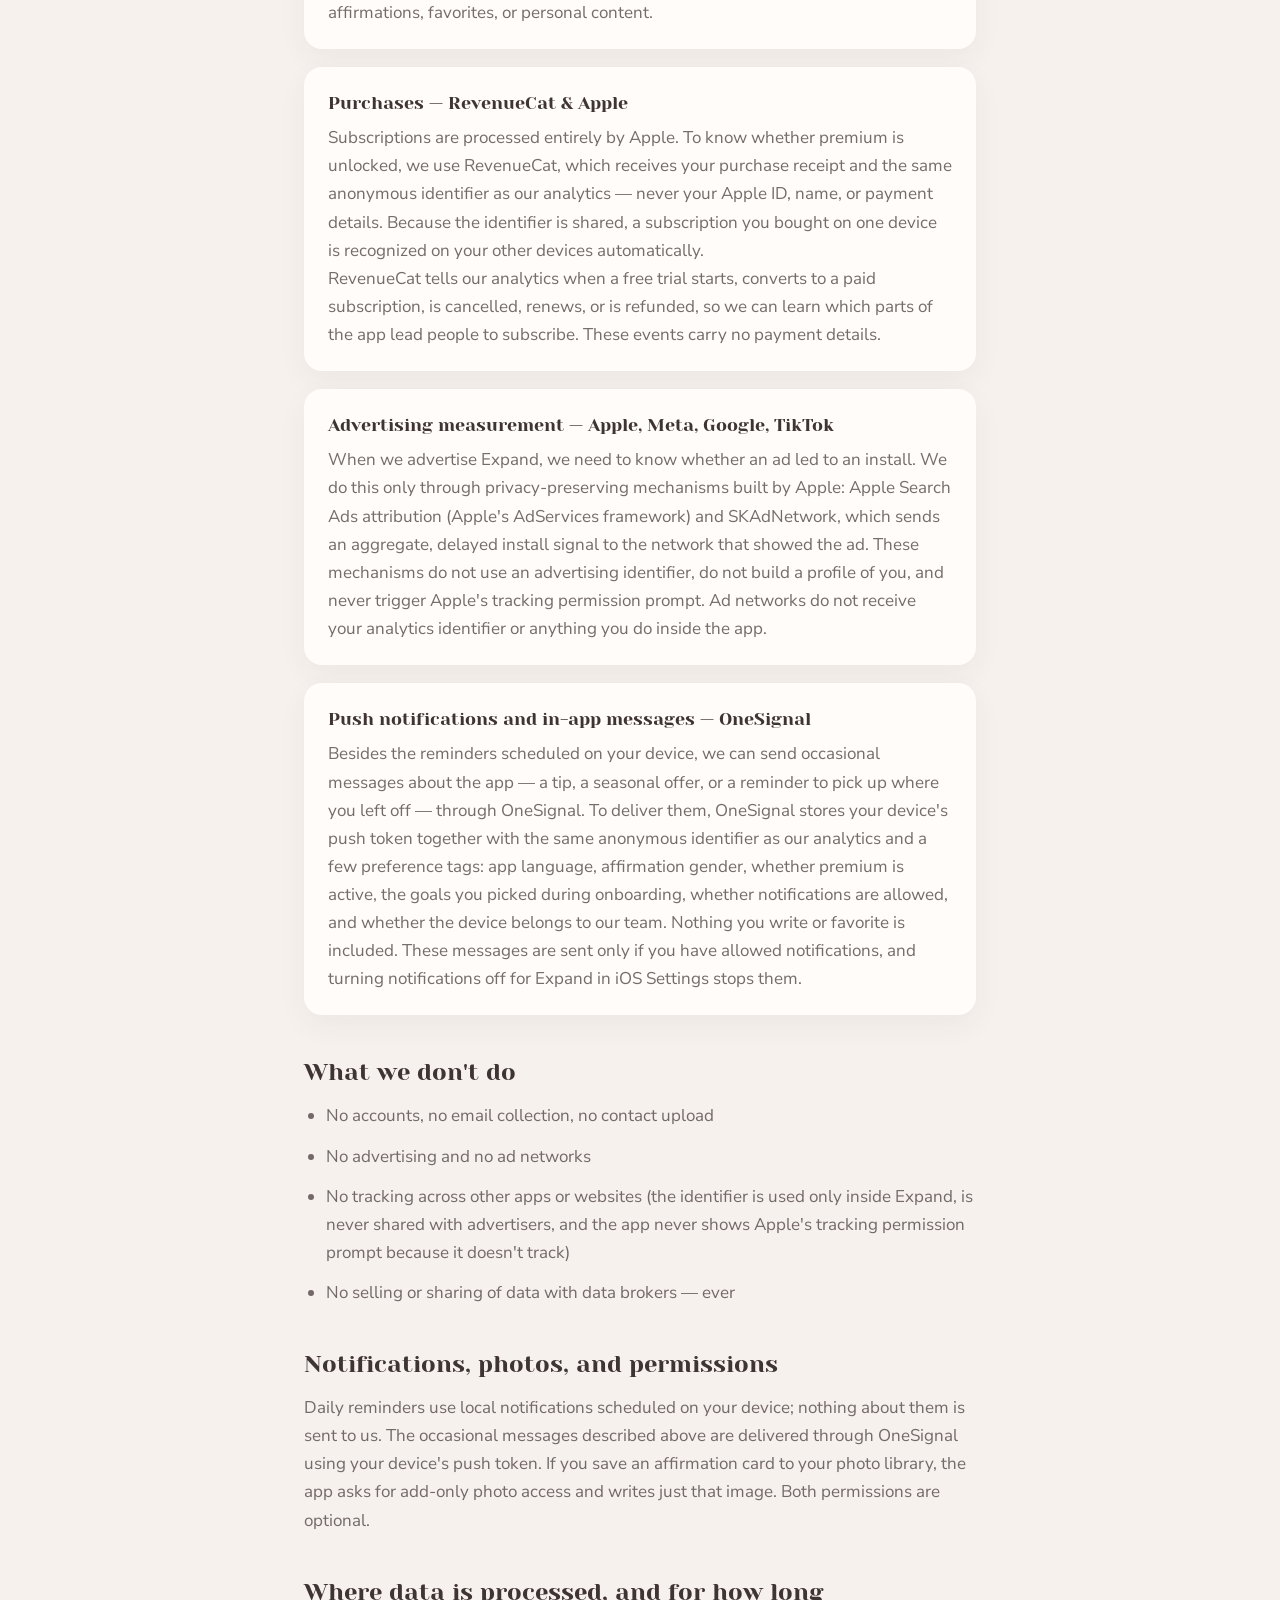
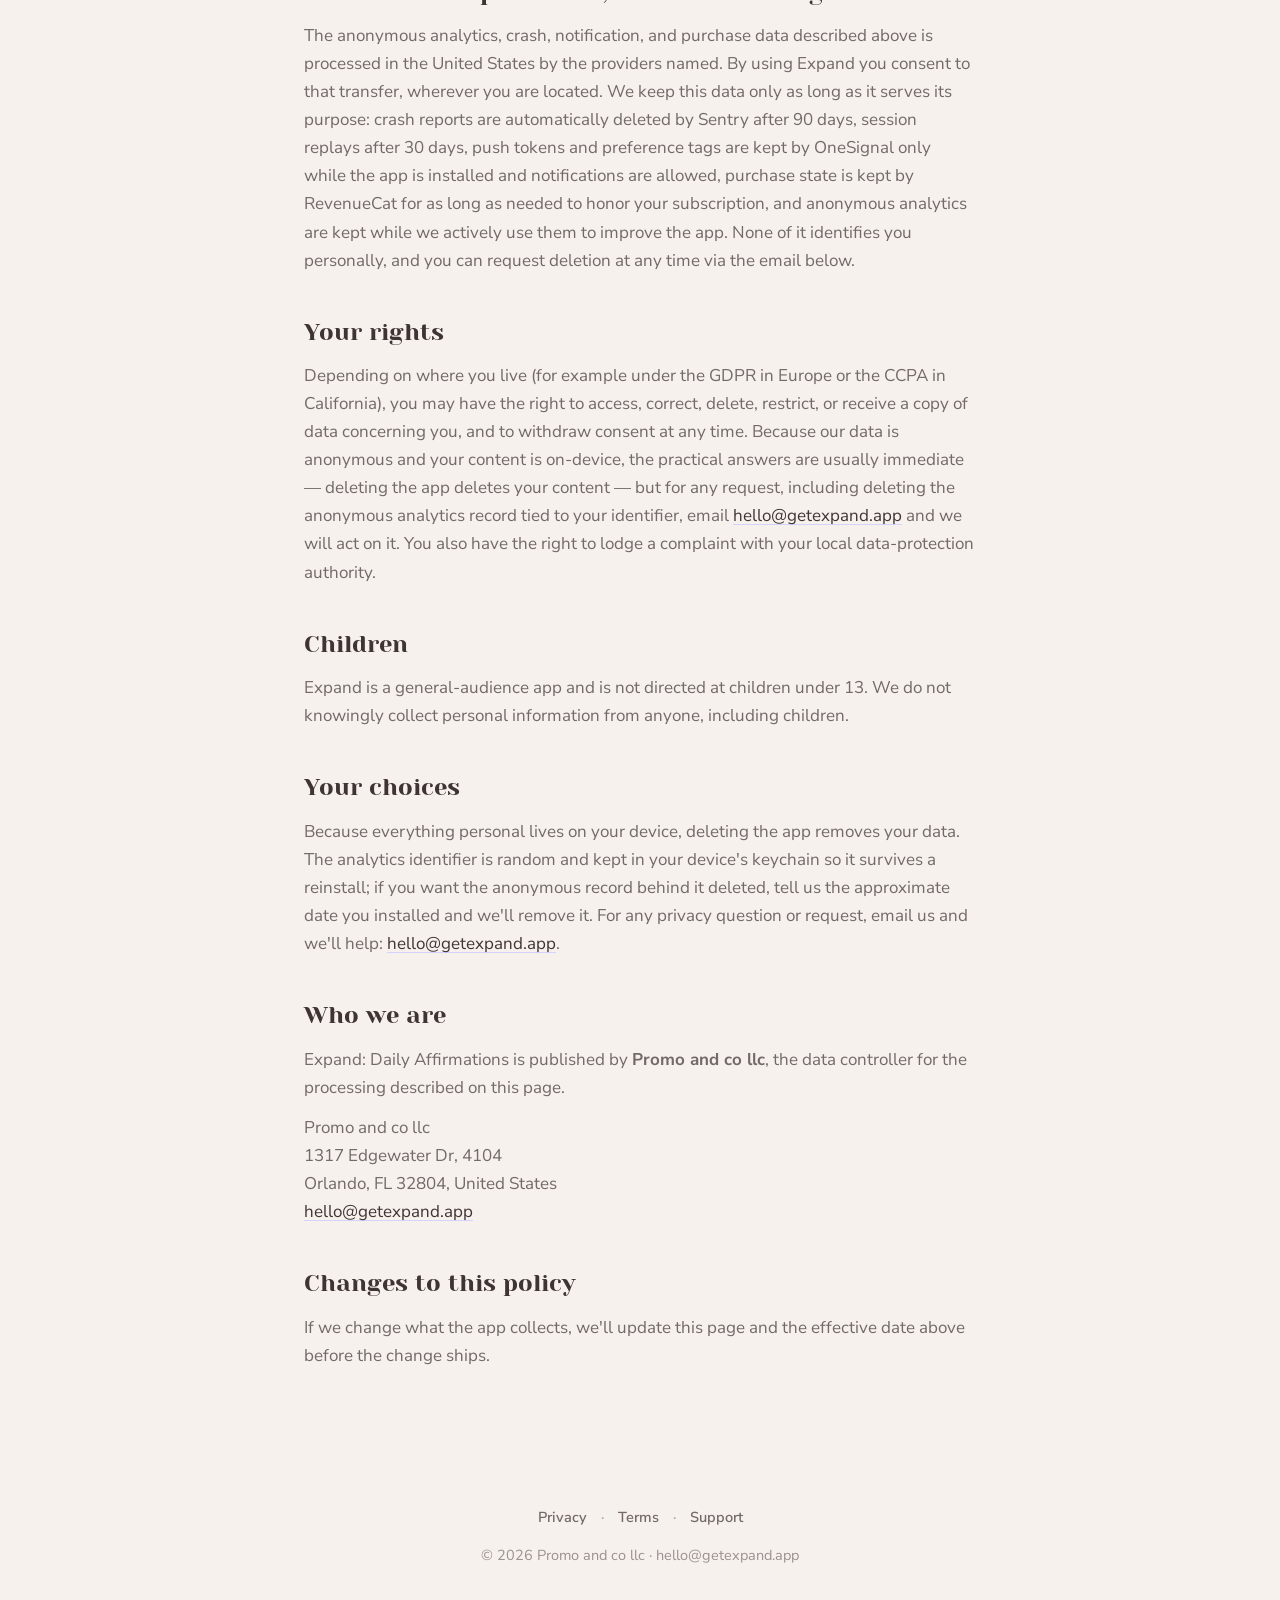
==== commit 7d85d67d: "Privacy: OneSignal push notifications and in-app messages (1.0.1)" ====
--- a/privacy.html
+++ b/privacy.html
@@ -65,6 +65,11 @@
     <p>When we advertise Expand, we need to know whether an ad led to an install. We do this only through privacy-preserving mechanisms built by Apple: Apple Search Ads attribution (Apple's AdServices framework) and SKAdNetwork, which sends an aggregate, delayed install signal to the network that showed the ad. These mechanisms do not use an advertising identifier, do not build a profile of you, and never trigger Apple's tracking permission prompt. Ad networks do not receive your analytics identifier or anything you do inside the app.</p>
   </div>
 
+  <div class="card">
+    <h3>Push notifications and in-app messages — OneSignal</h3>
+    <p>Besides the reminders scheduled on your device, we can send occasional messages about the app — a tip, a seasonal offer, or a reminder to pick up where you left off — through OneSignal. To deliver them, OneSignal stores your device's push token together with the same anonymous identifier as our analytics and a few preference tags: app language, affirmation gender, whether premium is active, the goals you picked during onboarding, whether notifications are allowed, and whether the device belongs to our team. Nothing you write or favorite is included. These messages are sent only if you have allowed notifications, and turning notifications off for Expand in iOS Settings stops them.</p>
+  </div>
+
   <h2>What we don't do</h2>
   <ul>
     <li>No accounts, no email collection, no contact upload</li>
@@ -74,10 +79,10 @@
   </ul>
 
   <h2>Notifications, photos, and permissions</h2>
-  <p>Reminders use local notifications scheduled on your device; nothing about them is sent to us. If you save an affirmation card to your photo library, the app asks for add-only photo access and writes just that image. Both permissions are optional.</p>
+  <p>Daily reminders use local notifications scheduled on your device; nothing about them is sent to us. The occasional messages described above are delivered through OneSignal using your device's push token. If you save an affirmation card to your photo library, the app asks for add-only photo access and writes just that image. Both permissions are optional.</p>
 
   <h2>Where data is processed, and for how long</h2>
-  <p>The anonymous analytics, crash, and purchase data described above is processed in the United States by the providers named. By using Expand you consent to that transfer, wherever you are located. We keep this data only as long as it serves its purpose: crash reports are automatically deleted by Sentry after 90 days, session replays after 30 days, purchase state is kept by RevenueCat for as long as needed to honor your subscription, and anonymous analytics are kept while we actively use them to improve the app. None of it identifies you personally, and you can request deletion at any time via the email below.</p>
+  <p>The anonymous analytics, crash, notification, and purchase data described above is processed in the United States by the providers named. By using Expand you consent to that transfer, wherever you are located. We keep this data only as long as it serves its purpose: crash reports are automatically deleted by Sentry after 90 days, session replays after 30 days, push tokens and preference tags are kept by OneSignal only while the app is installed and notifications are allowed, purchase state is kept by RevenueCat for as long as needed to honor your subscription, and anonymous analytics are kept while we actively use them to improve the app. None of it identifies you personally, and you can request deletion at any time via the email below.</p>
 
   <h2>Your rights</h2>
   <p>Depending on where you live (for example under the GDPR in Europe or the CCPA in California), you may have the right to access, correct, delete, restrict, or receive a copy of data concerning you, and to withdraw consent at any time. Because our data is anonymous and your content is on-device, the practical answers are usually immediate — deleting the app deletes your content — but for any request, including deleting the anonymous analytics record tied to your identifier, email <a href="mailto:hello@getexpand.app">hello@getexpand.app</a> and we will act on it. You also have the right to lodge a complaint with your local data-protection authority.</p>
